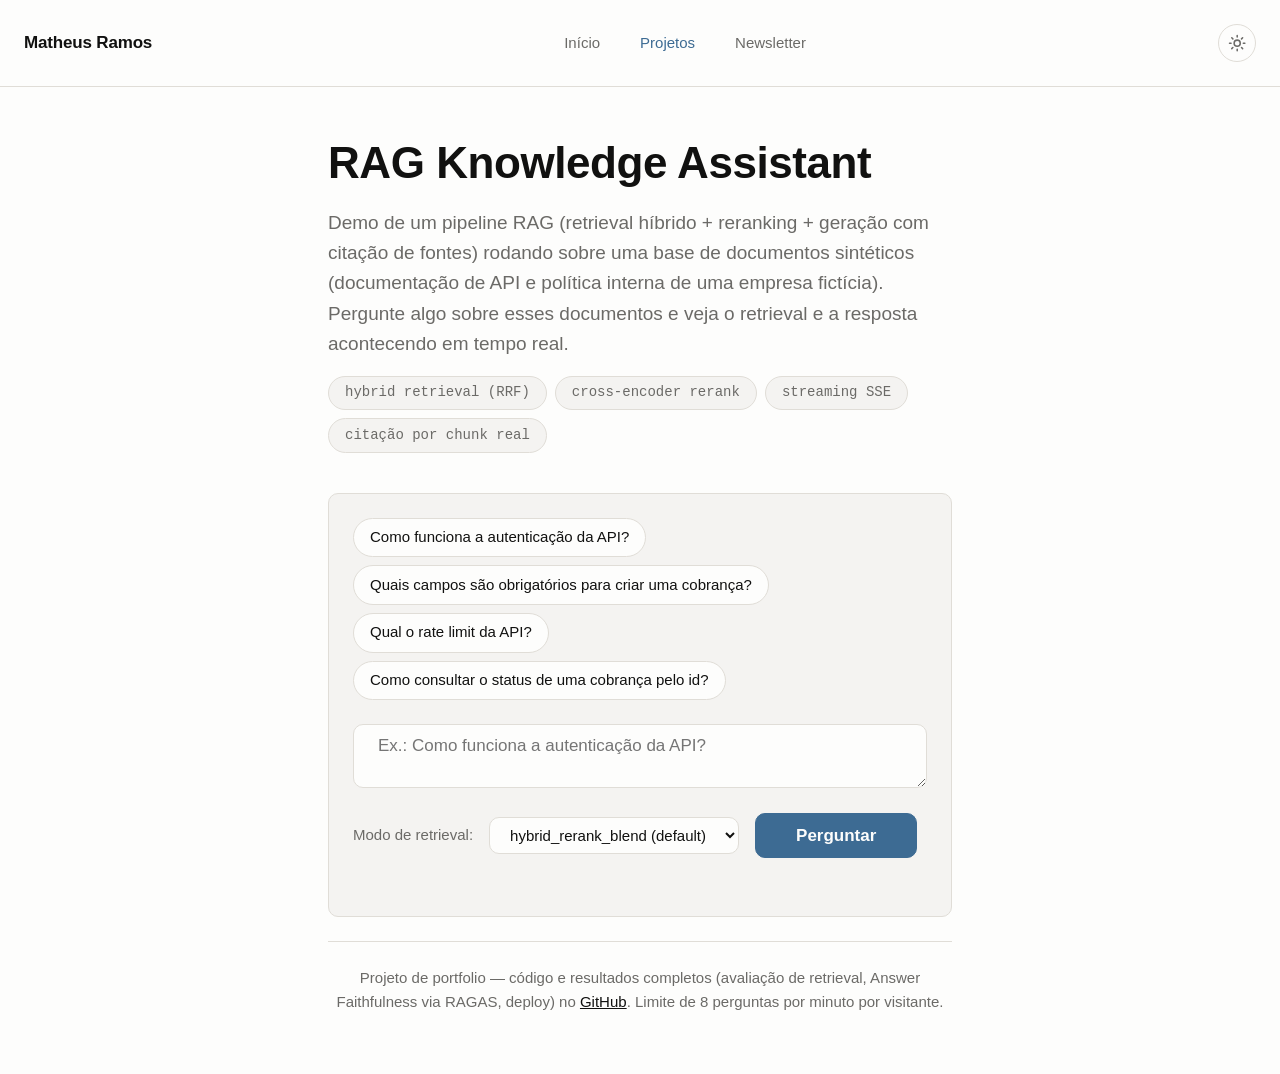
==== app/static/index.html @ 289f7dbe "Align demo UI with the main portfolio site's design system This page lives under matheusramos.dev/pr" ====
<!doctype html>
<html lang="pt-br">
<head>
<meta charset="utf-8">
<meta name="viewport" content="width=device-width, initial-scale=1">
<title>RAG Knowledge Assistant — Demo</title>
<link rel="icon" type="image/svg+xml" href="/favicon.svg">
<link rel="stylesheet" href="style.css">
<script src="/theme-init.js"></script>
</head>
<body>
<header class="nav-wrap">
  <nav class="nav" aria-label="Navegação principal">
    <a class="brand" href="/">Matheus Ramos</a>
    <ul class="nav-links">
      <li><a href="/">Início</a></li>
      <li><a href="/projects/" aria-current="page">Projetos</a></li>
      <li><a href="/newsletter/">Newsletter</a></li>
    </ul>
    <button class="theme-toggle" id="theme-toggle" type="button" aria-label="Alternar tema claro/escuro">
      <svg class="icon icon-sun" viewBox="0 0 24 24" fill="none" stroke="currentColor" stroke-width="2" stroke-linecap="round" stroke-linejoin="round" aria-hidden="true">
        <circle cx="12" cy="12" r="4"></circle>
        <path d="M12 2v2M12 20v2M4.93 4.93l1.41 1.41M17.66 17.66l1.41 1.41M2 12h2M20 12h2M6.34 17.66l-1.41 1.41M19.07 4.93l-1.41 1.41"></path>
      </svg>
      <svg class="icon icon-moon" viewBox="0 0 24 24" fill="none" stroke="currentColor" stroke-width="2" stroke-linecap="round" stroke-linejoin="round" aria-hidden="true">
        <path d="M21 12.79A9 9 0 1 1 11.21 3 7 7 0 0 0 21 12.79Z"></path>
      </svg>
    </button>
  </nav>
</header>
<script src="/theme-toggle.js"></script>
<div class="wrap">
  <div class="intro">
    <h1>RAG Knowledge Assistant</h1>
    <p class="subtitle">
      Demo de um pipeline RAG (retrieval híbrido + reranking + geração com citação de fontes)
      rodando sobre uma base de documentos sintéticos (documentação de API e política interna
      de uma empresa fictícia). Pergunte algo sobre esses documentos e veja o retrieval e a
      resposta acontecendo em tempo real.
    </p>
    <div class="badge-row">
      <span class="badge">hybrid retrieval (RRF)</span>
      <span class="badge">cross-encoder rerank</span>
      <span class="badge">streaming SSE</span>
      <span class="badge">citação por chunk real</span>
    </div>
  </div>

  <div class="panel">
    <div class="examples" id="examples"></div>
    <textarea id="question" placeholder="Ex.: Como funciona a autenticação da API?"></textarea>
    <div class="row">
      <span class="mode-label">Modo de retrieval:</span>
      <select id="mode">
        <option value="hybrid_rerank_blend" selected>hybrid_rerank_blend (default)</option>
        <option value="hybrid_rerank">hybrid_rerank</option>
        <option value="hybrid">hybrid</option>
        <option value="vector_only">vector_only</option>
      </select>
      <button id="ask-btn">Perguntar</button>
    </div>
    <div id="status"></div>
  </div>

  <div class="panel" id="result-panel" hidden>
    <div id="retrieved"></div>
    <div id="answer"></div>
    <div id="citations"></div>
  </div>

  <footer>
    Projeto de portfolio — código e resultados completos (avaliação de retrieval,
    Answer Faithfulness via RAGAS, deploy) no
    <a href="https://github.com/goptun/rag-knowledge-assistant" target="_blank" rel="noopener">GitHub</a>.
    Limite de 8 perguntas por minuto por visitante.
  </footer>
</div>

<script src="app.js" defer></script>
</body>
</html>
---- app/static/style.css ----
:root {
  color-scheme: light dark;
  --bg: #fdfdfc;
  --bg-subtle: #f4f3f1;
  --border: #e0ddd7;
  --text: #111110;
  --muted: #6b6a67;
  --accent: #111110;
  --accent-brand: #3d6b93;
  --accent-brand-strong: #2f5675;
  --accent-brand-contrast: #fdfdfc;
  --error: #b3432b;

  --space-1: 0.25rem;
  --space-2: 0.5rem;
  --space-3: 1rem;
  --space-4: 1.5rem;
  --space-5: 2.5rem;

  --font-sans:
    -apple-system, BlinkMacSystemFont, 'Segoe UI', Roboto, Helvetica, Arial,
    sans-serif;
  --font-mono: 'SF Mono', ui-monospace, 'Roboto Mono', Menlo, Consolas, monospace;

  --text-xs: 0.875rem;
  --text-sm: 0.9375rem;
  --text-base: 1.0625rem;
  --text-lg: 1.1875rem;
  --text-2xl: clamp(2rem, 1.7rem + 1.6vw, 2.75rem);

  --tracking-tight: -0.01em;
  --tracking-wide: 0.06em;
  --ease-out: cubic-bezier(0.16, 1, 0.3, 1);

  --radius: 0.625rem;
  --radius-pill: 999px;
}
@media (prefers-color-scheme: dark) {
  :root:not([data-theme='light']) {
    --bg: #0e0e0e;
    --bg-subtle: #191918;
    --border: #35342f;
    --text: #ededec;
    --muted: #9a9a96;
    --accent: #ededec;
    --accent-brand: #7fb0dc;
    --accent-brand-strong: #a8cbe8;
    --accent-brand-contrast: #0e0e0e;
    --error: #ff6b6b;
  }
}
:root[data-theme='dark'] {
  color-scheme: dark;
  --bg: #0e0e0e;
  --bg-subtle: #191918;
  --border: #35342f;
  --text: #ededec;
  --muted: #9a9a96;
  --accent: #ededec;
  --accent-brand: #7fb0dc;
  --accent-brand-strong: #a8cbe8;
  --accent-brand-contrast: #0e0e0e;
  --error: #ff6b6b;
}
:root[data-theme='light'] {
  color-scheme: light;
}

* { box-sizing: border-box; }

body {
  margin: 0;
  background: var(--bg);
  color: var(--text);
  font-family: var(--font-sans);
  font-size: var(--text-base);
  line-height: 1.65;
  -webkit-font-smoothing: antialiased;
}

/* Nav — mirrors the main site's Nav.astro so this page reads as part of
   the same site rather than a separate tool. */
.nav-wrap {
  position: sticky;
  top: 0;
  z-index: 50;
  background: var(--bg);
  border-bottom: 1px solid var(--border);
}

.nav {
  display: flex;
  flex-wrap: wrap;
  align-items: center;
  justify-content: space-between;
  gap: var(--space-4);
  max-width: 84rem;
  margin-inline: auto;
  padding: var(--space-4) var(--space-4);
}

.brand {
  font-weight: 700;
  font-size: var(--text-base);
  letter-spacing: var(--tracking-tight);
  text-decoration: none;
  color: var(--text);
}

.nav-links {
  display: flex;
  flex-wrap: wrap;
  gap: var(--space-5);
  list-style: none;
  margin: 0;
  padding: 0;
}

.nav-links a {
  position: relative;
  text-decoration: none;
  color: var(--muted);
  font-size: var(--text-sm);
  font-weight: 500;
  transition: color 0.2s var(--ease-out);
}

.nav-links a:hover {
  color: var(--text);
}

.nav-links a[aria-current='page'] {
  color: var(--accent-brand);
}

.theme-toggle {
  display: inline-flex;
  align-items: center;
  justify-content: center;
  width: 2.375rem;
  height: 2.375rem;
  padding: 0;
  border: 1px solid var(--border);
  border-radius: var(--radius-pill);
  background: transparent;
  color: var(--muted);
  cursor: pointer;
  transition:
    color 0.2s var(--ease-out),
    border-color 0.2s var(--ease-out);
}

.theme-toggle:hover {
  color: var(--accent-brand);
  border-color: var(--accent-brand);
}

.icon {
  width: 1.15rem;
  height: 1.15rem;
}

.icon-moon {
  display: none;
}

:root[data-theme='dark'] .icon-sun {
  display: none;
}

:root[data-theme='dark'] .icon-moon {
  display: block;
}

@media (prefers-color-scheme: dark) {
  :root:not([data-theme='light']) .icon-sun {
    display: none;
  }

  :root:not([data-theme='light']) .icon-moon {
    display: block;
  }
}

@media (max-width: 40rem) {
  .brand {
    order: 1;
  }

  .theme-toggle {
    order: 2;
  }

  .nav-links {
    order: 3;
    flex-basis: 100%;
    gap: var(--space-4);
  }
}

.wrap { max-width: 42rem; margin: 0 auto; padding: var(--space-5) var(--space-4) 3.75rem; }

.intro { margin-bottom: var(--space-5); }
h1 {
  font-size: var(--text-2xl);
  font-weight: 700;
  letter-spacing: var(--tracking-tight);
  margin: 0 0 var(--space-2);
}
.subtitle { color: var(--muted); font-size: var(--text-lg); line-height: 1.6; margin: 0; }
.badge-row { margin-top: var(--space-3); display: flex; gap: var(--space-2); flex-wrap: wrap; }
.badge {
  font-family: var(--font-mono);
  font-size: var(--text-xs); padding: 0.3rem var(--space-3); border-radius: var(--radius-pill);
  background: var(--bg-subtle); color: var(--muted); border: 1px solid var(--border);
}
.panel {
  background: var(--bg-subtle); border: 1px solid var(--border);
  border-radius: var(--radius); padding: var(--space-4); margin-bottom: var(--space-4);
}
.examples { display: flex; flex-wrap: wrap; gap: var(--space-2); margin-bottom: var(--space-4); }
.chip {
  font-size: var(--text-sm); padding: 0.4rem var(--space-3); border-radius: var(--radius-pill);
  background: var(--bg); color: var(--text); border: 1px solid var(--border);
  cursor: pointer;
  transition:
    transform 0.2s var(--ease-out),
    border-color 0.2s var(--ease-out),
    color 0.2s var(--ease-out);
}
.chip:hover { transform: translateY(-2px); border-color: var(--accent-brand); color: var(--accent-brand); }
textarea {
  width: 100%; min-height: 64px; resize: vertical;
  background: var(--bg); color: var(--text); border: 1px solid var(--border);
  border-radius: var(--radius); padding: 0.7rem var(--space-4); font-size: var(--text-base); font-family: inherit;
  transition: border-color 0.2s var(--ease-out);
}
textarea:hover { border-color: var(--muted); }
textarea:focus-visible {
  outline: 2px solid var(--accent-brand);
  outline-offset: 2px;
}
.row { display: flex; gap: var(--space-3); margin-top: var(--space-3); align-items: center; flex-wrap: wrap; }
select {
  background: var(--bg); color: var(--text); border: 1px solid var(--border);
  border-radius: var(--radius); padding: 0.5rem var(--space-3); font-size: var(--text-sm); font-family: inherit;
}
button {
  flex-shrink: 0;
  background: var(--accent-brand); color: var(--accent-brand-contrast); border: 1px solid var(--accent-brand); font-weight: 600;
  border-radius: var(--radius); padding: 0.7rem var(--space-5); font-size: var(--text-base); cursor: pointer;
  transition:
    background-color 0.2s var(--ease-out),
    transform 0.2s var(--ease-out),
    box-shadow 0.2s var(--ease-out);
}
button:disabled { opacity: 0.5; cursor: default; }
button:not(:disabled):hover {
  background: var(--accent-brand-strong);
  border-color: var(--accent-brand-strong);
  transform: translateY(-1px);
}
button:not(:disabled):active { transform: translateY(0); }
.mode-label { font-size: var(--text-sm); color: var(--muted); }
#status { font-size: var(--text-sm); color: var(--muted); margin-top: var(--space-3); min-height: 1.2em; }
#retrieved { display: flex; flex-wrap: wrap; gap: var(--space-2); margin-top: var(--space-1); }
.src-chip {
  font-family: var(--font-mono);
  font-size: var(--text-xs); padding: 0.2rem var(--space-2); border-radius: var(--radius-pill);
  background: var(--bg); color: var(--muted); border: 1px solid var(--border);
}
#answer {
  white-space: pre-wrap; line-height: 1.6; font-size: var(--text-base);
  min-height: 1.4em; margin-top: var(--space-4);
}
#citations { margin-top: var(--space-4); display: flex; flex-direction: column; gap: var(--space-1); }
.citation { font-size: var(--text-sm); color: var(--muted); }
.citation b { color: var(--text); }
.error-text { color: var(--error); }

footer {
  color: var(--muted);
  font-size: var(--text-sm);
  text-align: center;
  margin-top: var(--space-4);
  padding-top: var(--space-4);
  border-top: 1px solid var(--border);
  line-height: 1.6;
}
footer a { color: var(--text); }
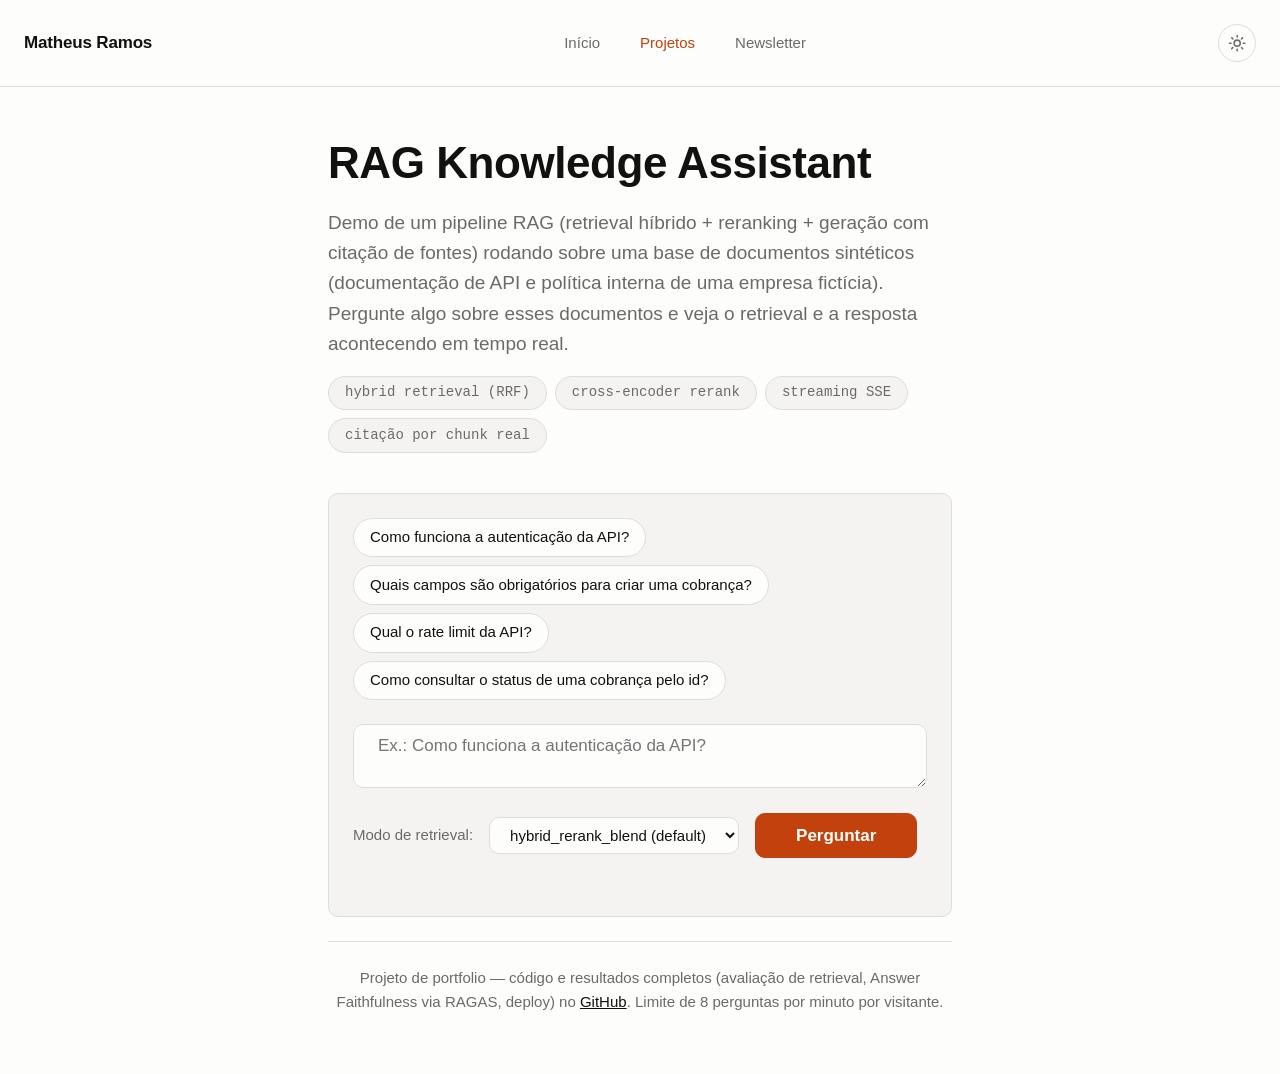
==== commit f59e8a80: "Cache-bust style.css after the accent color change Cloudflare was still serving the old blue-accent " ====
--- a/app/static/index.html
+++ b/app/static/index.html
@@ -5,7 +5,7 @@
 <meta name="viewport" content="width=device-width, initial-scale=1">
 <title>RAG Knowledge Assistant — Demo</title>
 <link rel="icon" type="image/svg+xml" href="/favicon.svg">
-<link rel="stylesheet" href="style.css">
+<link rel="stylesheet" href="style.css?v=3">
 <script src="/theme-init.js"></script>
 </head>
 <body>
--- a/app/static/style.css
+++ b/app/static/style.css
@@ -6,8 +6,8 @@
   --text: #111110;
   --muted: #6b6a67;
   --accent: #111110;
-  --accent-brand: #3d6b93;
-  --accent-brand-strong: #2f5675;
+  --accent-brand: #c2410c;
+  --accent-brand-strong: #9a3412;
   --accent-brand-contrast: #fdfdfc;
   --error: #b3432b;
 
@@ -43,8 +43,8 @@
     --text: #ededec;
     --muted: #9a9a96;
     --accent: #ededec;
-    --accent-brand: #7fb0dc;
-    --accent-brand-strong: #a8cbe8;
+    --accent-brand: #fb923c;
+    --accent-brand-strong: #fdba74;
     --accent-brand-contrast: #0e0e0e;
     --error: #ff6b6b;
   }
@@ -57,8 +57,8 @@
   --text: #ededec;
   --muted: #9a9a96;
   --accent: #ededec;
-  --accent-brand: #7fb0dc;
-  --accent-brand-strong: #a8cbe8;
+  --accent-brand: #fb923c;
+  --accent-brand-strong: #fdba74;
   --accent-brand-contrast: #0e0e0e;
   --error: #ff6b6b;
 }
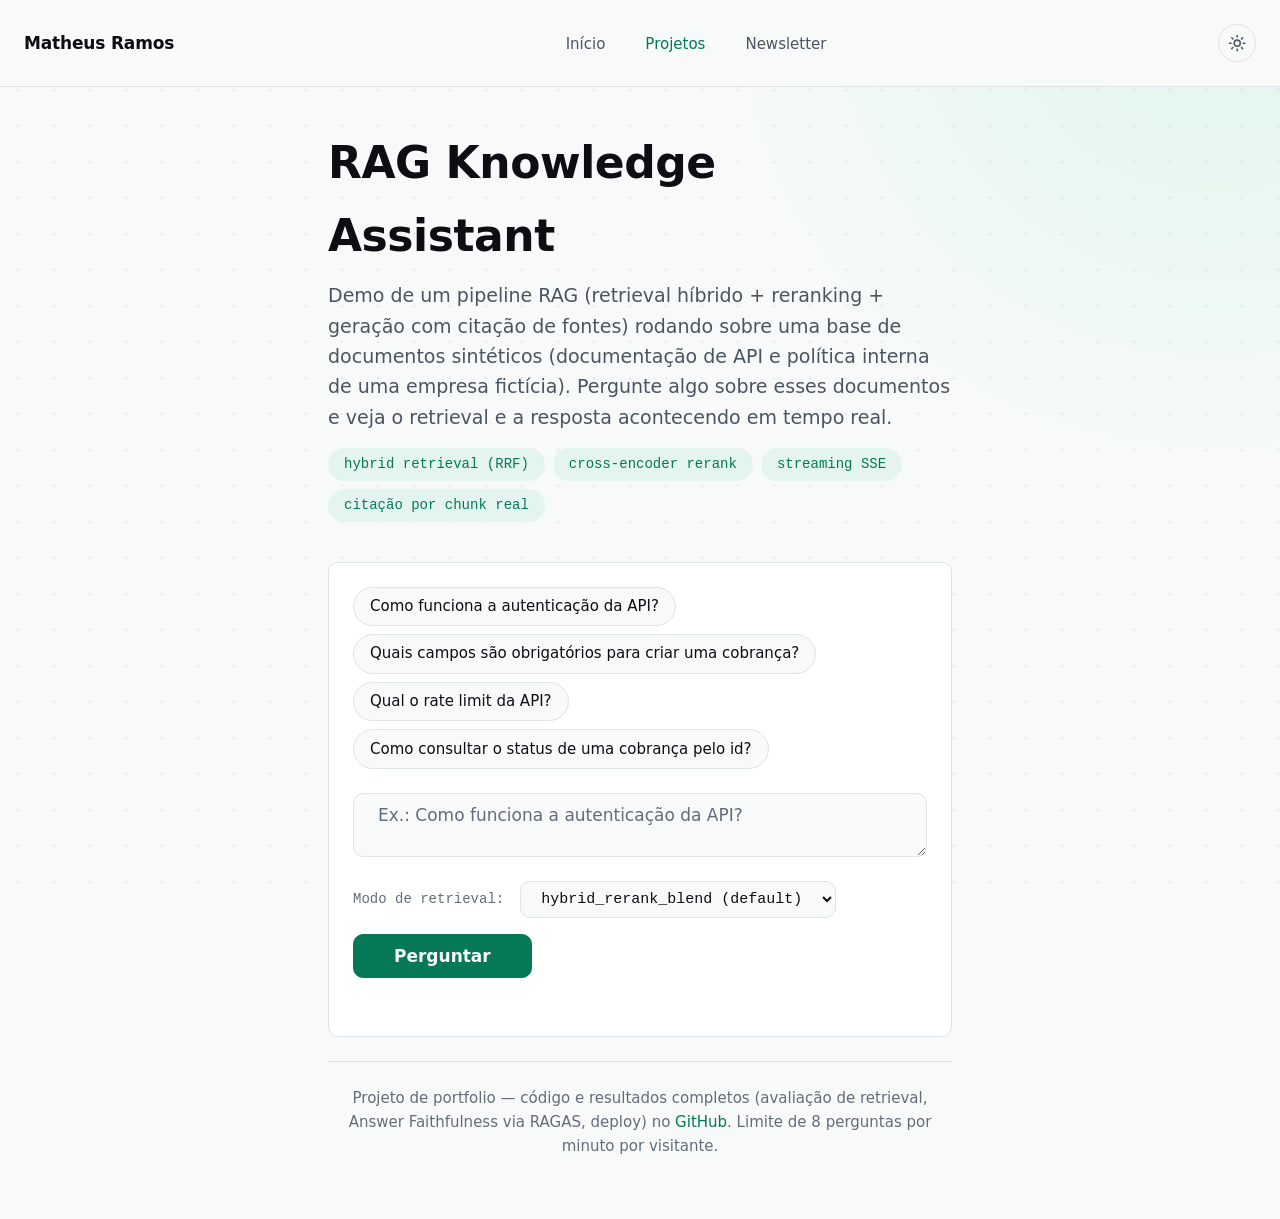
==== commit 1a33f179: "Apply portfolio's new visual identity to the demo page Co-Authored-By: Claude Opus 5.5 <noreply@anth" ====
--- a/app/static/index.html
+++ b/app/static/index.html
@@ -5,7 +5,9 @@
 <meta name="viewport" content="width=device-width, initial-scale=1">
 <title>RAG Knowledge Assistant — Demo</title>
 <link rel="icon" type="image/svg+xml" href="/favicon.svg">
-<link rel="stylesheet" href="style.css?v=3">
+<link rel="preload" href="/fonts/noto-sans-400.woff2" as="font" type="font/woff2" crossorigin>
+<link rel="stylesheet" href="/fonts/fonts.css">
+<link rel="stylesheet" href="style.css?v=5">
 <script src="/theme-init.js"></script>
 </head>
 <body>
@@ -71,11 +73,12 @@
   <footer>
     Projeto de portfolio — código e resultados completos (avaliação de retrieval,
     Answer Faithfulness via RAGAS, deploy) no
-    <a href="https://github.com/goptun/rag-knowledge-assistant" target="_blank" rel="noopener">GitHub</a>.
+    <a href="https://github.com/goptun/rag-knowledge-assistant" target="_blank" rel="noopener noreferrer">GitHub</a>.
     Limite de 8 perguntas por minuto por visitante.
   </footer>
 </div>
 
-<script src="app.js" defer></script>
+<script src="markdown.js?v=1" defer></script>
+<script src="app.js?v=2" defer></script>
 </body>
 </html>
--- a/app/static/style.css
+++ b/app/static/style.css
@@ -1,15 +1,17 @@
 :root {
   color-scheme: light dark;
-  --bg: #fdfdfc;
-  --bg-subtle: #f4f3f1;
-  --border: #e0ddd7;
-  --text: #111110;
-  --muted: #6b6a67;
-  --accent: #111110;
-  --accent-brand: #c2410c;
-  --accent-brand-strong: #9a3412;
-  --accent-brand-contrast: #fdfdfc;
-  --error: #b3432b;
+  /* Paleta — mesma do site principal (src/styles/global.css). */
+  --bg: #F8FAF9;
+  --surface: #FFFFFF;
+  --border: #DDE3E8;
+  --text: #0B0E13;
+  --text-2: #4A5563;
+  --text-3: #626D7A;
+  --accent: #047857;
+  --accent-bg: #E3F5EE;
+  --glow: rgba(52, 211, 153, 0.12);
+  --dots: #E3E8EC;
+  --danger: #B42318;
 
   --space-1: 0.25rem;
   --space-2: 0.5rem;
@@ -17,10 +19,8 @@
   --space-4: 1.5rem;
   --space-5: 2.5rem;
 
-  --font-sans:
-    -apple-system, BlinkMacSystemFont, 'Segoe UI', Roboto, Helvetica, Arial,
-    sans-serif;
-  --font-mono: 'SF Mono', ui-monospace, 'Roboto Mono', Menlo, Consolas, monospace;
+  --font-sans: 'Noto Sans', system-ui, sans-serif;
+  --font-mono: 'JetBrains Mono', ui-monospace, monospace;
 
   --text-xs: 0.875rem;
   --text-sm: 0.9375rem;
@@ -37,30 +37,32 @@
 }
 @media (prefers-color-scheme: dark) {
   :root:not([data-theme='light']) {
-    --bg: #0e0e0e;
-    --bg-subtle: #191918;
-    --border: #35342f;
-    --text: #ededec;
-    --muted: #9a9a96;
-    --accent: #ededec;
-    --accent-brand: #fb923c;
-    --accent-brand-strong: #fdba74;
-    --accent-brand-contrast: #0e0e0e;
-    --error: #ff6b6b;
+    --bg: #0B0E13;
+    --surface: #12161D;
+    --border: #28303A;
+    --text: #ECF0F4;
+    --text-2: #96A0AC;
+    --text-3: #7D8794;
+    --accent: #34D399;
+    --accent-bg: #102822;
+    --glow: rgba(18, 52, 44, 0.9);
+    --dots: #181E26;
+    --danger: #F87171;
   }
 }
 :root[data-theme='dark'] {
   color-scheme: dark;
-  --bg: #0e0e0e;
-  --bg-subtle: #191918;
-  --border: #35342f;
-  --text: #ededec;
-  --muted: #9a9a96;
-  --accent: #ededec;
-  --accent-brand: #fb923c;
-  --accent-brand-strong: #fdba74;
-  --accent-brand-contrast: #0e0e0e;
-  --error: #ff6b6b;
+  --bg: #0B0E13;
+  --surface: #12161D;
+  --border: #28303A;
+  --text: #ECF0F4;
+  --text-2: #96A0AC;
+  --text-3: #7D8794;
+  --accent: #34D399;
+  --accent-bg: #102822;
+  --glow: rgba(18, 52, 44, 0.9);
+  --dots: #181E26;
+  --danger: #F87171;
 }
 :root[data-theme='light'] {
   color-scheme: light;
@@ -70,13 +72,38 @@
 
 body {
   margin: 0;
-  background: var(--bg);
+  background-color: var(--bg);
+  background-image:
+    radial-gradient(ellipse 60% 80% at 95% 0%, var(--glow), transparent 70%),
+    radial-gradient(circle, var(--dots) 1.5px, transparent 1.5px);
+  background-size: 100% 100%, 36px 36px;
+  background-attachment: fixed;
   color: var(--text);
   font-family: var(--font-sans);
   font-size: var(--text-base);
   line-height: 1.65;
   -webkit-font-smoothing: antialiased;
-}
+  transition: background-color 150ms ease, color 150ms ease;
+}
+@media (hover: none) {
+  body { background-attachment: scroll; }
+}
+
+/* Classe posta por /theme-toggle.js (site principal) durante a troca de tema. */
+:root.theme-transition *,
+:root.theme-transition *::before,
+:root.theme-transition *::after {
+  transition: background-color 150ms ease, border-color 150ms ease, color 150ms ease, fill 150ms ease !important;
+}
+@media (prefers-reduced-motion: reduce) {
+  body, :root.theme-transition *, :root.theme-transition *::before, :root.theme-transition *::after {
+    transition: none !important;
+  }
+}
+
+a { color: var(--accent); text-decoration: none; }
+a:hover { text-decoration: underline; text-underline-offset: 0.2em; }
+:focus-visible { outline: 2px solid var(--accent); outline-offset: 2px; }
 
 /* Nav — mirrors the main site's Nav.astro so this page reads as part of
    the same site rather than a separate tool. */
@@ -119,18 +146,18 @@
 .nav-links a {
   position: relative;
   text-decoration: none;
-  color: var(--muted);
+  color: var(--text-2);
   font-size: var(--text-sm);
-  font-weight: 500;
-  transition: color 0.2s var(--ease-out);
 }
 
 .nav-links a:hover {
-  color: var(--text);
+  text-decoration: underline;
+  text-underline-offset: 0.35rem;
+  text-decoration-thickness: 2px;
 }
 
 .nav-links a[aria-current='page'] {
-  color: var(--accent-brand);
+  color: var(--accent);
 }
 
 .theme-toggle {
@@ -143,7 +170,7 @@
   border: 1px solid var(--border);
   border-radius: var(--radius-pill);
   background: transparent;
-  color: var(--muted);
+  color: var(--text-2);
   cursor: pointer;
   transition:
     color 0.2s var(--ease-out),
@@ -151,8 +178,8 @@
 }
 
 .theme-toggle:hover {
-  color: var(--accent-brand);
-  border-color: var(--accent-brand);
+  color: var(--accent);
+  border-color: var(--accent);
 }
 
 .icon {
@@ -207,15 +234,15 @@
   letter-spacing: var(--tracking-tight);
   margin: 0 0 var(--space-2);
 }
-.subtitle { color: var(--muted); font-size: var(--text-lg); line-height: 1.6; margin: 0; }
+.subtitle { color: var(--text-2); font-size: var(--text-lg); line-height: 1.6; margin: 0; }
 .badge-row { margin-top: var(--space-3); display: flex; gap: var(--space-2); flex-wrap: wrap; }
 .badge {
   font-family: var(--font-mono);
   font-size: var(--text-xs); padding: 0.3rem var(--space-3); border-radius: var(--radius-pill);
-  background: var(--bg-subtle); color: var(--muted); border: 1px solid var(--border);
+  background: var(--accent-bg); color: var(--accent);
 }
 .panel {
-  background: var(--bg-subtle); border: 1px solid var(--border);
+  background: var(--surface); border: 1px solid var(--border);
   border-radius: var(--radius); padding: var(--space-4); margin-bottom: var(--space-4);
 }
 .examples { display: flex; flex-wrap: wrap; gap: var(--space-2); margin-bottom: var(--space-4); }
@@ -228,18 +255,15 @@
     border-color 0.2s var(--ease-out),
     color 0.2s var(--ease-out);
 }
-.chip:hover { transform: translateY(-2px); border-color: var(--accent-brand); color: var(--accent-brand); }
+.chip:hover { transform: translateY(-2px); border-color: var(--accent); }
 textarea {
   width: 100%; min-height: 64px; resize: vertical;
   background: var(--bg); color: var(--text); border: 1px solid var(--border);
   border-radius: var(--radius); padding: 0.7rem var(--space-4); font-size: var(--text-base); font-family: inherit;
   transition: border-color 0.2s var(--ease-out);
 }
-textarea:hover { border-color: var(--muted); }
-textarea:focus-visible {
-  outline: 2px solid var(--accent-brand);
-  outline-offset: 2px;
-}
+textarea::placeholder { color: var(--text-3); opacity: 1; }
+textarea:hover { border-color: var(--text-3); }
 .row { display: flex; gap: var(--space-3); margin-top: var(--space-3); align-items: center; flex-wrap: wrap; }
 select {
   background: var(--bg); color: var(--text); border: 1px solid var(--border);
@@ -247,39 +271,64 @@
 }
 button {
   flex-shrink: 0;
-  background: var(--accent-brand); color: var(--accent-brand-contrast); border: 1px solid var(--accent-brand); font-weight: 600;
+  background: var(--accent); color: var(--bg); border: 1px solid var(--accent); font-weight: 700;
+  font-family: inherit;
   border-radius: var(--radius); padding: 0.7rem var(--space-5); font-size: var(--text-base); cursor: pointer;
-  transition:
-    background-color 0.2s var(--ease-out),
-    transform 0.2s var(--ease-out),
-    box-shadow 0.2s var(--ease-out);
+  transition: transform 0.2s var(--ease-out);
 }
 button:disabled { opacity: 0.5; cursor: default; }
-button:not(:disabled):hover {
-  background: var(--accent-brand-strong);
-  border-color: var(--accent-brand-strong);
-  transform: translateY(-1px);
-}
+button:not(:disabled):hover { transform: translateY(-1px); }
 button:not(:disabled):active { transform: translateY(0); }
-.mode-label { font-size: var(--text-sm); color: var(--muted); }
-#status { font-size: var(--text-sm); color: var(--muted); margin-top: var(--space-3); min-height: 1.2em; }
+.mode-label { font-family: var(--font-mono); font-size: var(--text-xs); color: var(--text-3); }
+select { font-family: var(--font-mono); }
+#status { font-size: var(--text-sm); color: var(--text-2); margin-top: var(--space-3); min-height: 1.2em; }
 #retrieved { display: flex; flex-wrap: wrap; gap: var(--space-2); margin-top: var(--space-1); }
 .src-chip {
   font-family: var(--font-mono);
   font-size: var(--text-xs); padding: 0.2rem var(--space-2); border-radius: var(--radius-pill);
-  background: var(--bg); color: var(--muted); border: 1px solid var(--border);
+  background: var(--accent-bg); color: var(--accent);
 }
 #answer {
-  white-space: pre-wrap; line-height: 1.6; font-size: var(--text-base);
+  line-height: 1.6; font-size: var(--text-base);
   min-height: 1.4em; margin-top: var(--space-4);
-}
+  overflow-wrap: anywhere;
+}
+#answer > :first-child { margin-top: 0; }
+#answer > :last-child { margin-bottom: 0; }
+#answer p, #answer ul, #answer ol, #answer pre, #answer .table-wrap { margin: 0 0 var(--space-3); }
+#answer h3, #answer h4, #answer h5, #answer h6 {
+  margin: var(--space-4) 0 var(--space-2); line-height: 1.3; letter-spacing: var(--tracking-tight);
+}
+#answer h3 { font-size: var(--text-lg); }
+#answer h4, #answer h5, #answer h6 { font-size: var(--text-base); }
+#answer ul, #answer ol { padding-left: 1.4em; }
+#answer li + li { margin-top: var(--space-1); }
+#answer a { color: var(--accent); text-decoration: underline; text-underline-offset: 0.2em; }
+#answer code {
+  font-family: var(--font-mono); font-size: 0.9em;
+  background: var(--bg); border: 1px solid var(--border); border-radius: 0.35rem;
+  padding: 0.05em 0.35em;
+}
+#answer pre {
+  background: var(--bg); border: 1px solid var(--border); border-radius: var(--radius);
+  padding: var(--space-3); overflow-x: auto; line-height: 1.5;
+}
+#answer pre code {
+  background: none; border: 0; padding: 0; font-size: var(--text-sm);
+  white-space: pre; overflow-wrap: normal;
+}
+#answer .cite { font-family: var(--font-mono); font-size: 0.7em; color: var(--accent); font-weight: 700; margin-left: 0.1em; }
+#answer .table-wrap { overflow-x: auto; }
+#answer table { border-collapse: collapse; font-size: var(--text-sm); }
+#answer th, #answer td { border: 1px solid var(--border); padding: var(--space-1) var(--space-2); text-align: left; }
+#answer th { background: var(--bg); }
 #citations { margin-top: var(--space-4); display: flex; flex-direction: column; gap: var(--space-1); }
-.citation { font-size: var(--text-sm); color: var(--muted); }
+.citation { font-size: var(--text-sm); color: var(--text-3); }
 .citation b { color: var(--text); }
-.error-text { color: var(--error); }
+.error-text { color: var(--danger); }
 
 footer {
-  color: var(--muted);
+  color: var(--text-3);
   font-size: var(--text-sm);
   text-align: center;
   margin-top: var(--space-4);
@@ -287,4 +336,4 @@
   border-top: 1px solid var(--border);
   line-height: 1.6;
 }
-footer a { color: var(--text); }
+
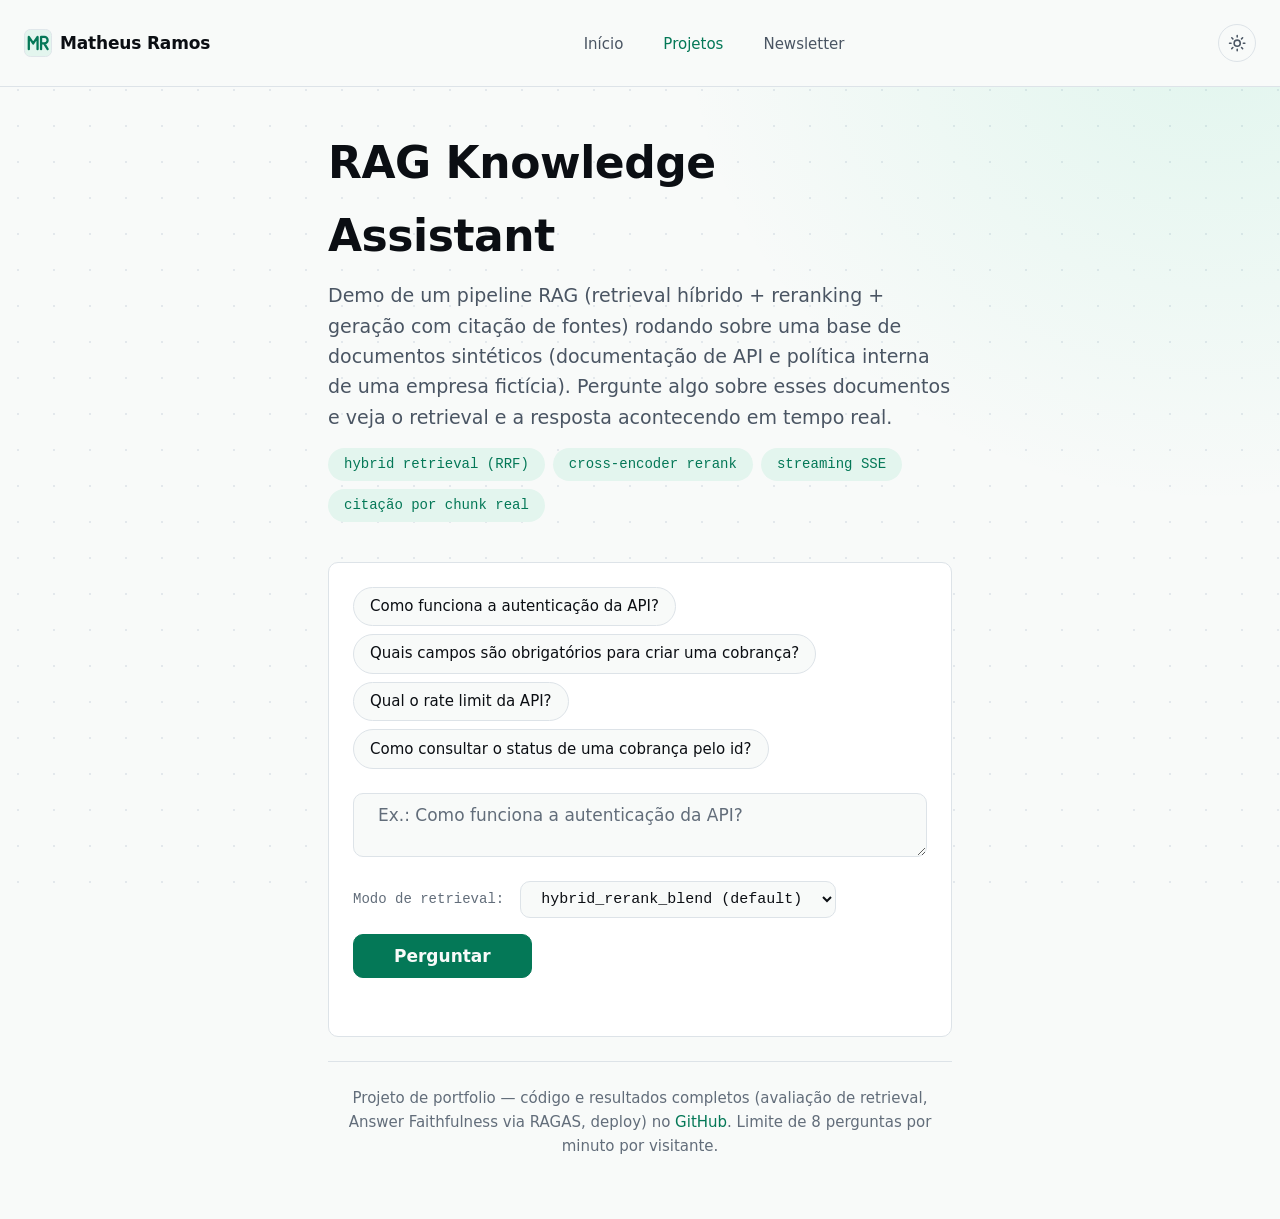
==== commit 7be9891a: "Add MR monogram to nav and site icons Co-Authored-By: Claude Opus 5.5 <noreply@anthropic.com>" ====
--- a/app/static/index.html
+++ b/app/static/index.html
@@ -4,16 +4,18 @@
 <meta charset="utf-8">
 <meta name="viewport" content="width=device-width, initial-scale=1">
 <title>RAG Knowledge Assistant — Demo</title>
+<link rel="icon" href="/favicon.ico" sizes="48x48">
 <link rel="icon" type="image/svg+xml" href="/favicon.svg">
+<link rel="apple-touch-icon" href="/apple-touch-icon.png">
 <link rel="preload" href="/fonts/noto-sans-400.woff2" as="font" type="font/woff2" crossorigin>
 <link rel="stylesheet" href="/fonts/fonts.css">
-<link rel="stylesheet" href="style.css?v=5">
+<link rel="stylesheet" href="style.css?v=6">
 <script src="/theme-init.js"></script>
 </head>
 <body>
 <header class="nav-wrap">
   <nav class="nav" aria-label="Navegação principal">
-    <a class="brand" href="/">Matheus Ramos</a>
+    <a class="brand" href="/"><svg class="brand-mark" viewBox="0 0 32 32" aria-hidden="true"><rect class="brand-mark-tile" x="0.5" y="0.5" width="31" height="31" rx="7"></rect><path class="brand-mark-glyph" d="M5.5 23V9l5 7.5 5-7.5v14M19.5 23V9h3.75a3.75 3.75 0 0 1 0 7.5H19.5M23 16.5l4 6.5"></path></svg>Matheus Ramos</a>
     <ul class="nav-links">
       <li><a href="/">Início</a></li>
       <li><a href="/projects/" aria-current="page">Projetos</a></li>
--- a/app/static/style.css
+++ b/app/static/style.css
@@ -133,6 +133,12 @@
   text-decoration: none;
   color: var(--text);
 }
+
+/* Monograma "MR" — o mesmo do favicon do site principal, com os tokens do tema. */
+.brand { display: inline-flex; align-items: center; gap: var(--space-2); }
+.brand-mark { width: 1.75rem; height: 1.75rem; flex-shrink: 0; }
+.brand-mark-tile { fill: var(--accent-bg); stroke: var(--border); }
+.brand-mark-glyph { fill: none; stroke: var(--accent); stroke-width: 2.6; stroke-linecap: round; stroke-linejoin: round; }
 
 .nav-links {
   display: flex;
